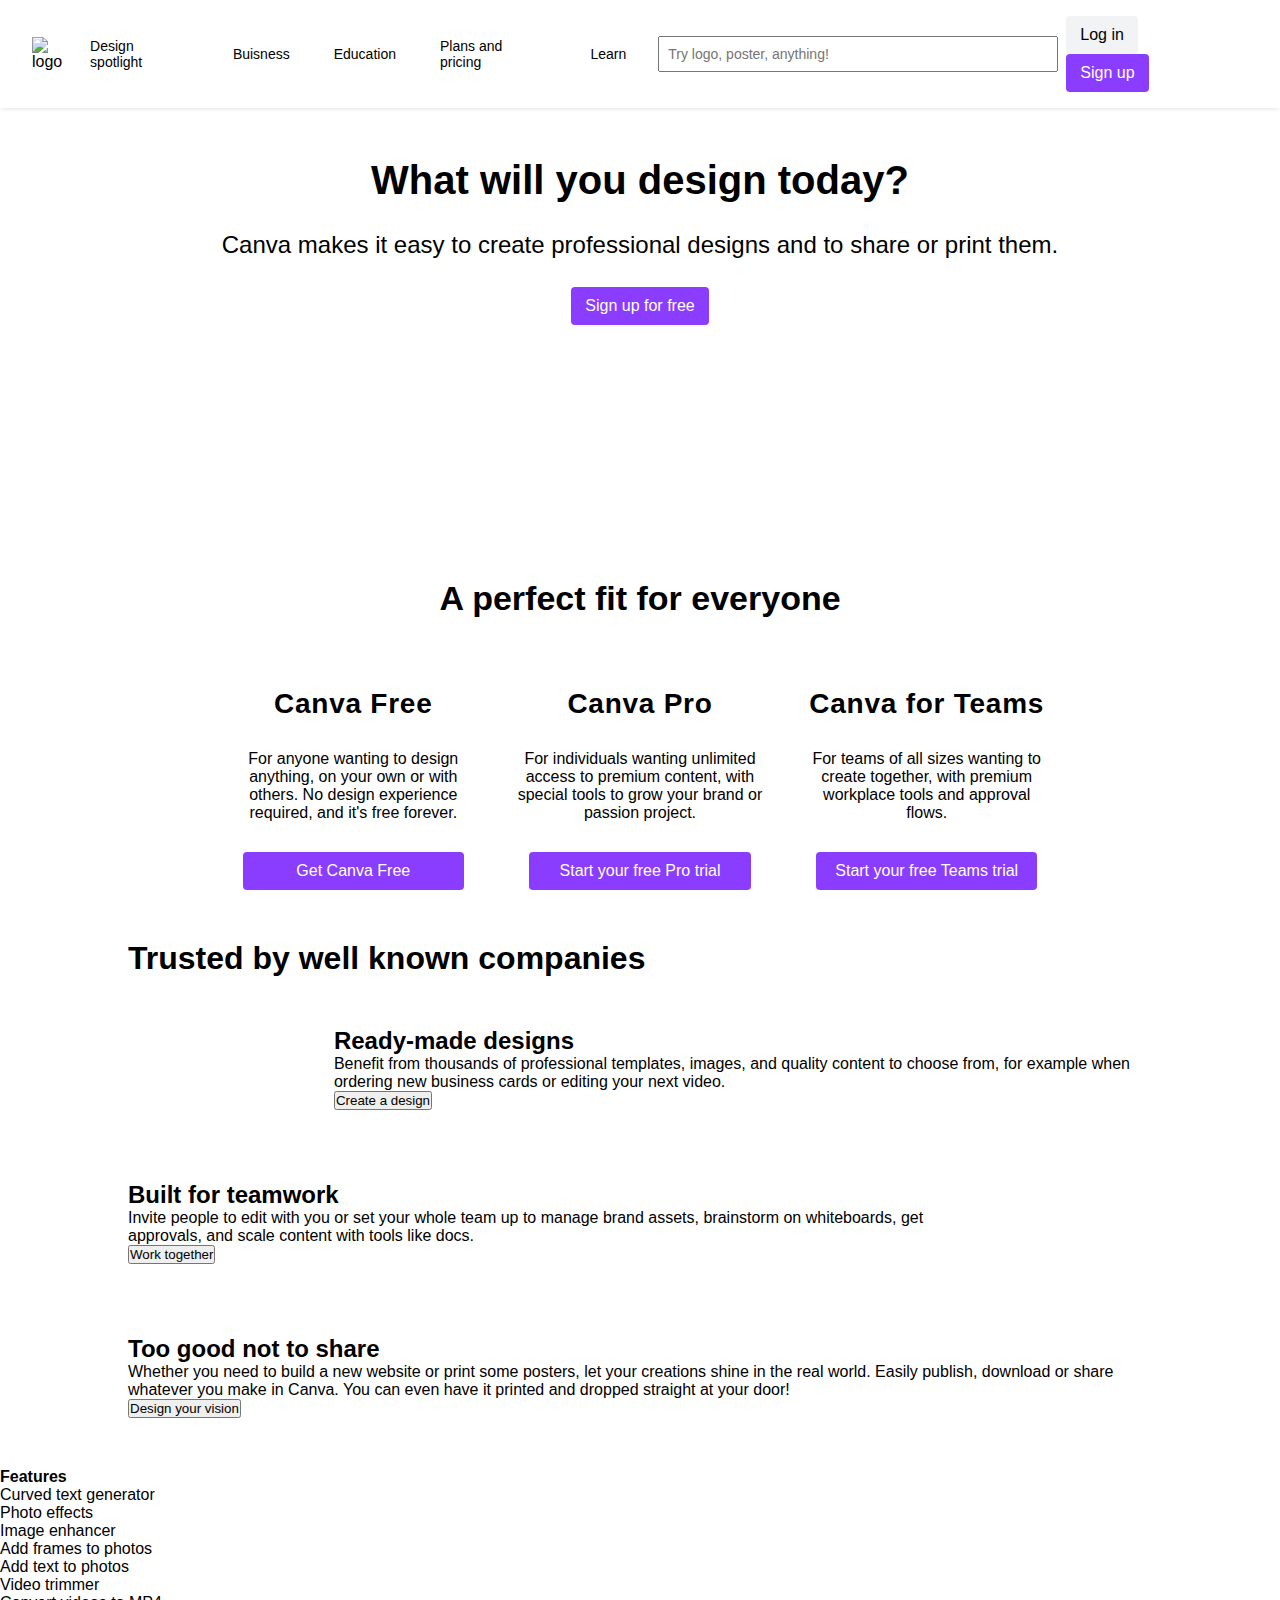
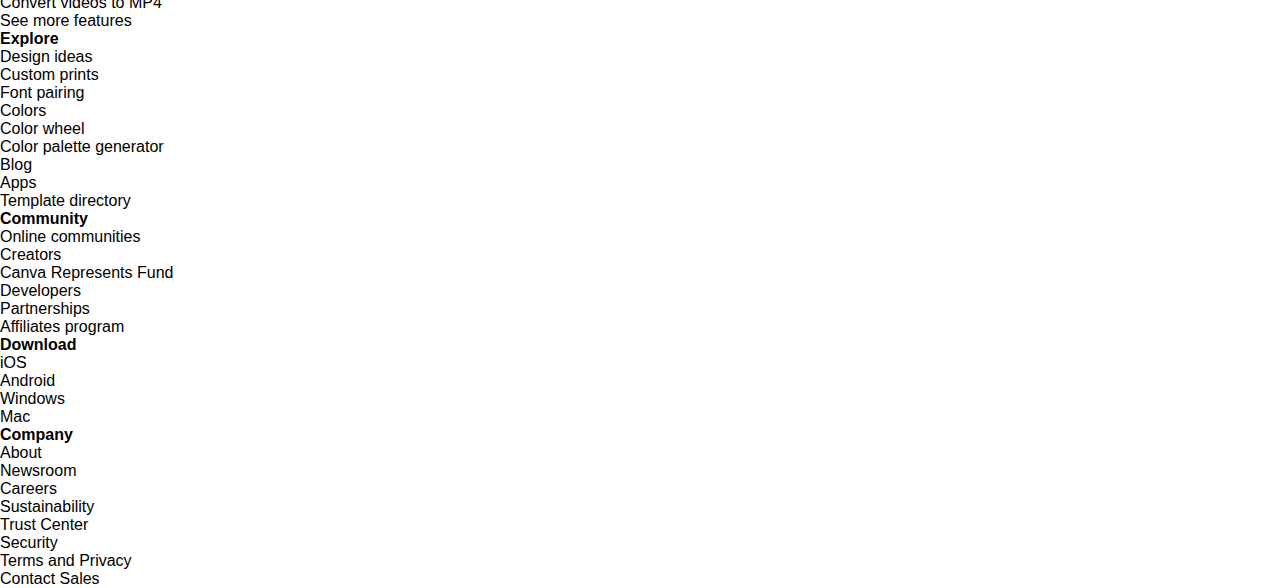
==== task1/index.html @ 103d37cc "yif assignment task1 and task2" ====
<!DOCTYPE html>
<html lang="en">
<head>
    <meta charset="UTF-8">
    <meta http-equiv="X-UA-Compatible" content="IE=edge">
    <meta name="viewport" content="width=device-width, initial-scale=1.0">
    <title>YIF Assignment - Canva</title>
    <link rel="stylesheet" href="style.css">
</head>
<body>
    <header>
        <div class="navbar">
            <div class="logo">
                <img src="https://static.canva.com/web/images/12487a1e0770d29351bd4ce4f87ec8fe.svg" alt="logo">
            </div>
            <div class="nav">
                <h2><a href="#">Design spotlight</a></h2>
                <h2><a href="#">Buisness</a></h2>
                <h2><a href="#">Education</a></h2>
                <h2><a href="#">Plans and pricing</a></h2>
                <h2><a href="#">Learn</a></h2>
            </div>
            <div class="search">
                <input type="text" placeholder="Try logo, poster, anything!">
            </div>
            <div class="btn">
                <button>Log in</button>
                <button>Sign up</button>
            </div>
        </div>
    </header>

    <main>
        <section class="designToday">
            <h1>What will you design today?</h1>
            <h2>Canva makes it easy to create professional designs and to share or print them.</h2>
            <button>Sign up for free</button>
        </section>

        <section>
            <video src="https://content-management-files.canva.com/943bd1b3-ffd6-4892-a4df-b107cb33e657/hero-banner-en-1600x852.mp4"></video>
        </section>

        <section class="perfectFit">
            <h1>A perfect fit for everyone</h1>
            <div>
                <div>
                    <h4>Canva Free</h4>
                    <p>For anyone wanting to design anything, on your own or with others. No design experience required, and it's free forever.</p>
                    <button>Get Canva Free</button>
                </div>
                <div>
                    <h4>Canva Pro</h4>
                    <p>For individuals wanting unlimited access to premium content, with special tools to grow your brand or passion project.</p>
                    <button>Start your free Pro trial</button>
                </div>
                <div>
                    <h4>Canva for Teams</h4>
                    <p>For teams of all sizes wanting to create together, with premium workplace tools and approval flows.</p>
                    <button>Start your free Teams trial</button>
                </div>
            </div>
        </section>

        <section>
            <h1>Trusted by well known companies</h1>
        </section>

        <section class="btmsection">
            <div>
                <div>
                    <video src="https://static.canva.com/anon_home/benefits-start-en-1200x780-compressed.mp4"></video>
                </div>
                <div>
                    <h2>Ready-made designs</h2>
                    <p>Benefit from thousands of professional templates, images, and quality content to choose from, for example when ordering new business cards or editing your next video.</p>
                    <button>Create a design</button>
                </div>
            </div>

            <div>
                <div>
                    <h2>Built for teamwork</h2>
                    <p>Invite people to edit with you or set your whole team up to manage brand assets, brainstorm on whiteboards, get approvals, and scale content with tools like docs.</p>
                    <button>Work together</button>
                </div>
                <div>
                    <video src="https://static.canva.com/anon_home/benefits/benefits-collab-en-974x634.mp4"></video>
                </div>
            </div>
            
            <div>
                <div>
                    <img src="https://static.canva.com/anon_home/benefits/benefits-share-en-1288x838.jpg" alt="">
                </div>
                <div>
                    <h2>Too good not to share</h2>
                    <p>Whether you need to build a new website or print some posters, let your creations shine in the real world. Easily publish, download or share whatever you make in Canva. You can even have it printed and dropped straight at your door!</p>
                    <button>Design your vision</button>
                </div>
            </div>
        </section>
    </main>

    <footer>
        <div>
            <div>
                <h4>Features</h4>
                <p>Curved text generator</p>
                <p>Photo effects</p>
                <p>Image enhancer</p>
                <p>Add frames to photos</p>
                <p>Add text to photos</p>
                <p>Video trimmer</p>
                <p>Convert videos to MP4</p>
                <p>See more features</p>
            </div>
            <div>
                <h4>Explore</h4>
                <p>Design ideas</p>
                <p>Custom prints</p>
                <p>Font pairing</p>
                <p>Colors</p>
                <p>Color wheel</p>
                <p>Color palette generator</p>
                <p>Blog</p>
                <p>Apps</p>
                <p>Template directory</p>
            </div>
            <div>
                <h4>Community</h4>
                <p>Online communities</p>
                <p>Creators</p>
                <p>Canva Represents Fund</p>
                <p>Developers</p>
                <p>Partnerships</p>
                <p>Affiliates program</p>
            </div>
            <div>
                <h4>Download</h4>
                <p>iOS</p>
                <p>Android</p>
                <p>Windows</p>
                <p>Mac</p>
            </div>
            <div>
                <h4>Company</h4>
                <p>About</p>
                <p>Newsroom</p>
                <p>Careers</p>
                <p>Sustainability</p>
                <p>Trust Center</p>
                <p>Security</p>
                <p>Terms and Privacy</p>
                <p>Contact Sales</p>
            </div>
        </div>
    </footer>
</body>
</html>
---- task1/style.css ----
* {
    margin: 0;
    padding: 0;
    box-sizing: border-box;
    font-family: sans-serif;
}
main {
    width: 80%;
    margin: auto;
}
header {
    padding: 16px 32px;
    box-shadow: 0 2px 4px -1px rgba(57,76,96,.15);
    margin-bottom: 50px;
}
section {
    margin: 50px 0;
}
.navbar {
    display: flex;
    justify-content: space-between;
    align-items: center;
}
.logo {
    width: fit-content;
    cursor: pointer;
}
.logo img {
    width: 100%;
}
.nav {
    display: flex;
    justify-content: space-between;
    align-items: center;
}
.nav h2 {
    font-size: 14px;
    font-weight: 200;
    margin-right: 20px;
    cursor: pointer;
    padding: 8px 12px;
}
.nav h2:hover {
    background-color: rgba(64,87,109,.07);
    border: none;
    border-radius: 4px;
}
.nav h2 a {
    color: #000;
    text-decoration: none;
}
.navbar .search input{
    padding: 8px;
    font-size: 14px;
    width: 400px;
}
.btn button{
    margin: 0 8px;
    background-color: rgba(64,87,109,.07);
    color: #000;
    padding: 8px 12px;
    font-size: 16px;
    border: 2px solid transparent;
    border-radius: 4px;
    cursor: pointer;
}
.btn button:hover {
    background-color: rgba(33, 41, 49, 0.07);
}
.btn button:last-child:hover {
    background-color: #8332fe;
}
.btn button:last-child {
    background-color: #8b3dff;
    color: #fff;
}

.designToday {
    text-align: center;
}
.designToday h1{
    font-size: 40px;
    margin: 28px 0;
}
.designToday h2{
    font-size: 24px;
    font-weight: 300;
    margin: 28px 0;
}
.designToday button , .perfectFit>div>div>button{
    margin: 0 8px;
    background-color: #8b3dff;
    color: #fff;
    padding: 8px 12px;
    font-size: 16px;
    border: 2px solid transparent;
    border-radius: 4px;
    cursor: pointer;
}
.designToday button:hover {
    background-color: #8332fe;
}
section>video {
    width: 100%;
    margin: auto;
}

.perfectFit h1 {
    text-align: center;
    font-size: 34px;
    margin-bottom: 70px;
}
.perfectFit>div {
    display: flex;
    justify-content: space-between;
    width: 80%;
    margin: auto;
}
.perfectFit>div>div {
    width: 30%;
    text-align: center;
}
.perfectFit>div>div h4 {
    margin-bottom: 30px;
    font-size: 28px;
    letter-spacing: 0.75px;
}
.perfectFit>div>div p {
    margin-bottom: 30px;
    font-size: 16px;
}
.perfectFit>div>div>button {
    width: 90%;
}
.btmsection>div{
    display: flex;
    justify-content: space-between;
}
.btmsection>div video {
    width: 50%;
}
.btmsection>div img {
    width: 50%;
}
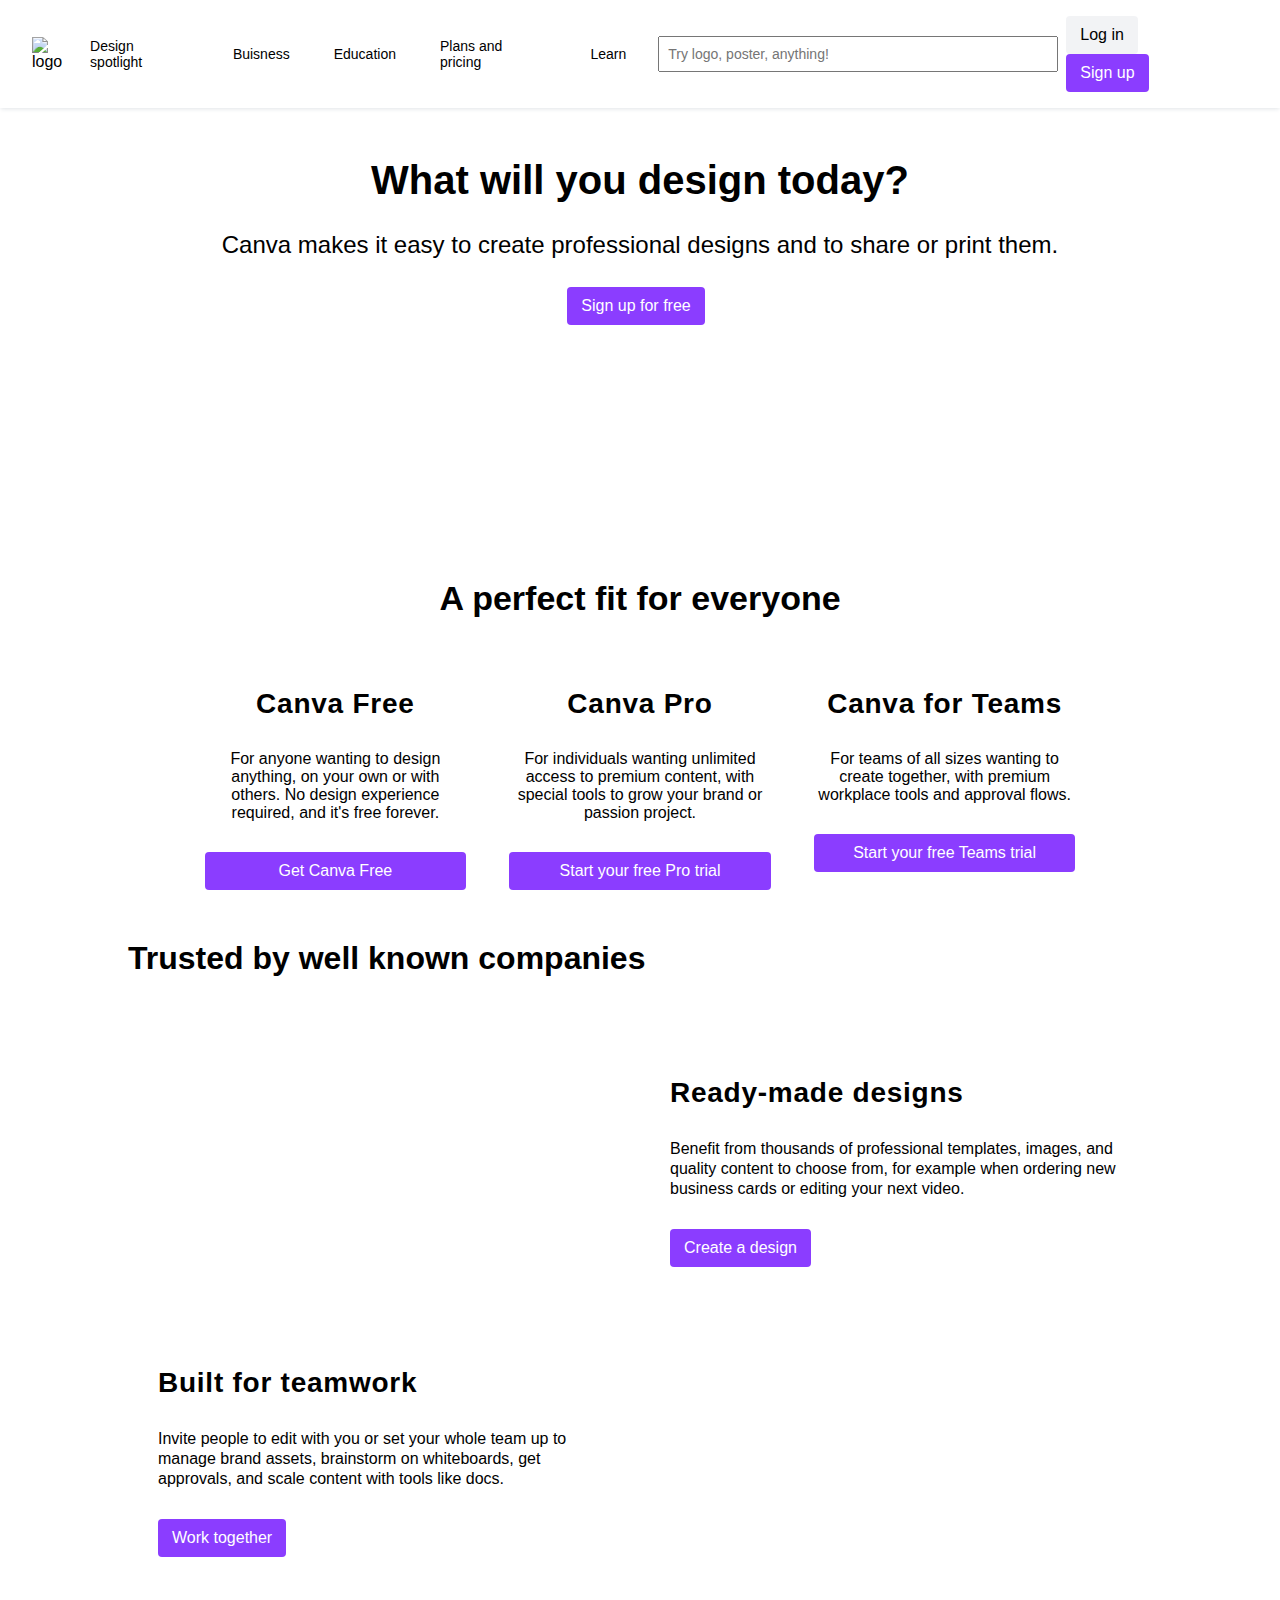
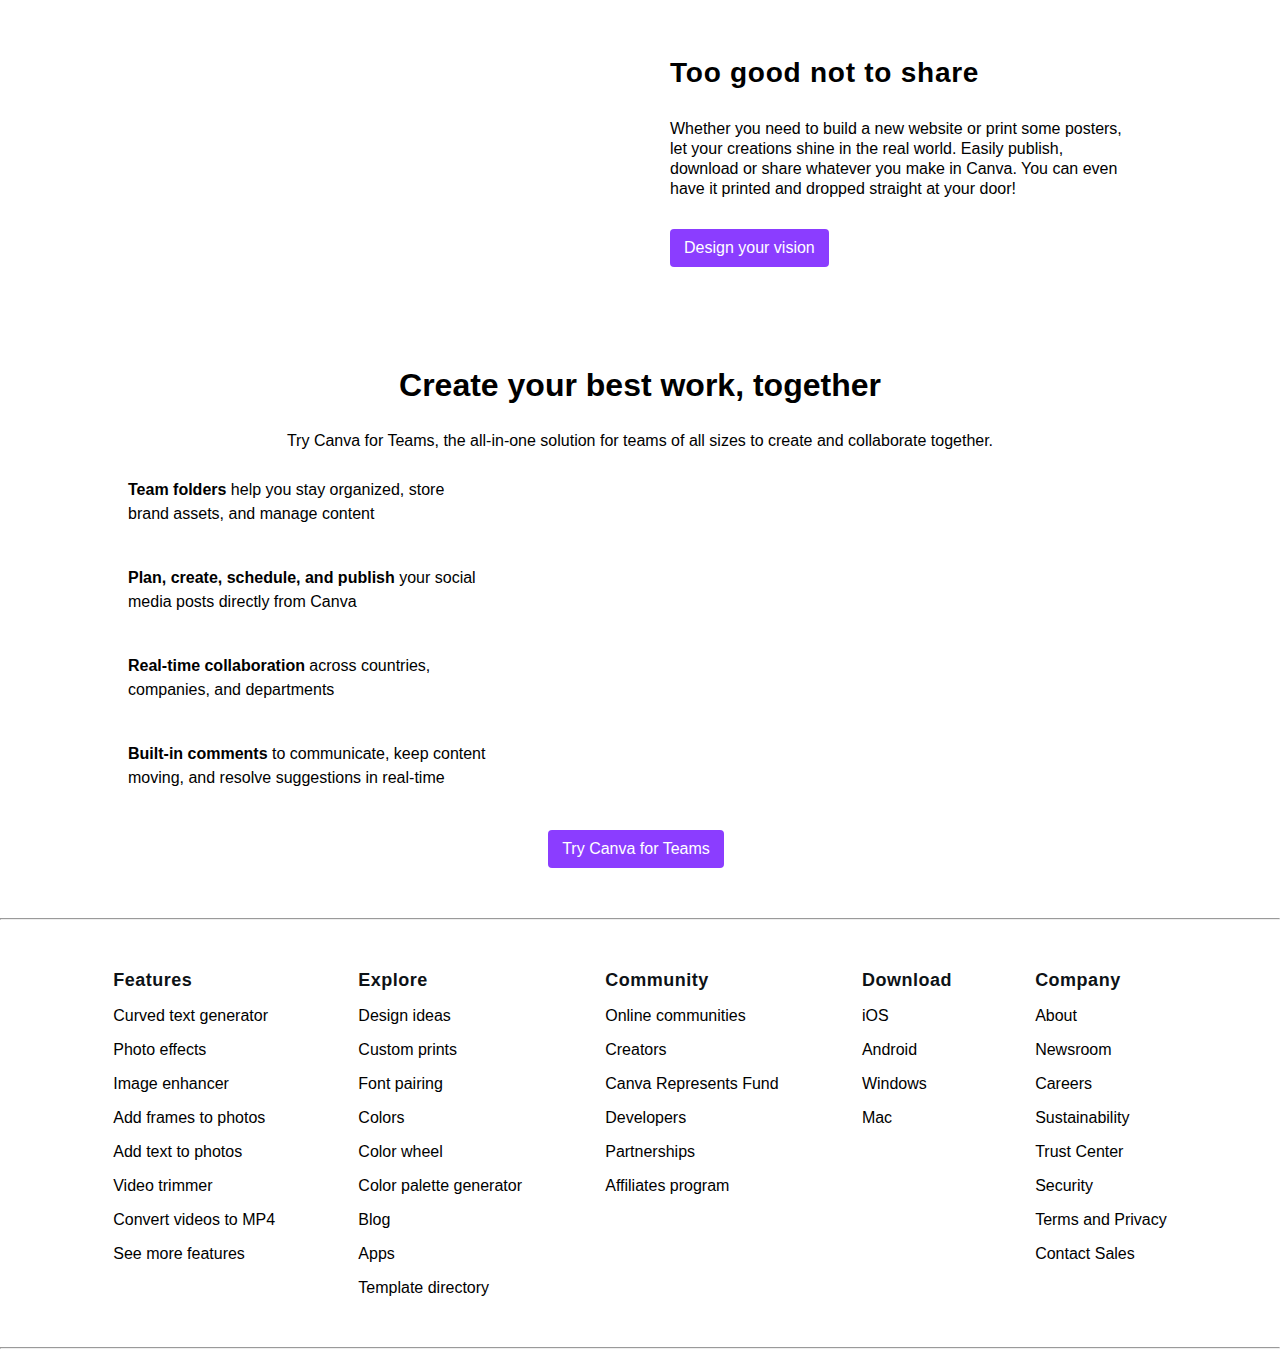
==== commit 364bd560: "canva sections updated" ====
--- a/task1/index.html
+++ b/task1/index.html
@@ -100,9 +100,27 @@
                 </div>
             </div>
         </section>
+
+        <section class="bestWork">
+            <h2>Create your best work, together</h2>
+            <p>Try Canva for Teams, the all-in-one solution for teams of all sizes to create and collaborate together.</p>
+            <div>
+                <div>
+                    <p><strong>Team folders</strong> help you stay organized, store brand assets, and manage content</p>
+                    <p><strong>Plan, create, schedule, and publish</strong> your social media posts directly from Canva</p>
+                    <p><strong>Real-time collaboration</strong> across countries, companies, and departments</p>
+                    <p><strong>Built-in comments</strong> to communicate, keep content moving, and resolve suggestions in real-time</p>
+                </div>
+                <div>
+                    <video src="https://static.canva.com/anon_home/teams-en-974x720.mp4"></video>
+                </div>
+            </div>
+            <button>Try Canva for Teams</button>
+        </section>
     </main>
 
     <footer>
+        <hr>
         <div>
             <div>
                 <h4>Features</h4>
@@ -155,6 +173,7 @@
                 <p>Contact Sales</p>
             </div>
         </div>
+        <hr>
     </footer>
 </body>
 </html>--- a/task1/style.css
+++ b/task1/style.css
@@ -87,8 +87,8 @@
     font-weight: 300;
     margin: 28px 0;
 }
-.designToday button , .perfectFit>div>div>button{
-    margin: 0 8px;
+.designToday button , .perfectFit>div>div>button, .btmsection button, .bestWork button{
+    margin-right: 8px;
     background-color: #8b3dff;
     color: #fff;
     padding: 8px 12px;
@@ -113,7 +113,7 @@
 .perfectFit>div {
     display: flex;
     justify-content: space-between;
-    width: 80%;
+    width: 85%;
     margin: auto;
 }
 .perfectFit>div>div {
@@ -130,15 +130,86 @@
     font-size: 16px;
 }
 .perfectFit>div>div>button {
-    width: 90%;
+    width: 100%;
 }
 .btmsection>div{
     display: flex;
     justify-content: space-between;
+    align-items: center;
+}
+.btmsection>div>div {
+    width: 50%;
+    margin: 20px 0;
+}
+.btmsection>div:nth-child(1)>div:last-child {
+    padding: 30px;
+}
+.btmsection>div:nth-child(3)>div:last-child {
+    padding: 30px;
+}
+.btmsection>div:nth-child(2)>div:first-child {
+    padding: 30px;
+}
+.btmsection>div>div h2 {
+    margin-bottom: 30px;
+    font-size: 28px;
+    letter-spacing: 0.75px;
+}
+.btmsection>div>div p {
+    margin-bottom: 30px;
+    font-size: 16px;
+    line-height: 20px;
 }
 .btmsection>div video {
+    width: 100%;
+}
+.btmsection>div img {
+    width: 100%;
+}
+footer>div {
+    display: flex;
+    margin: 20px auto;
+    justify-content: space-evenly;
+    padding: 30px;
+}
+footer p {
+    margin-top: 16px;
+    font-weight: 100;
+    cursor: pointer;
+}
+footer p:hover {
+    color: #8b3dff;
+}
+footer h4{
+    color: #0d1216;
+    font-size: 18px;
+    letter-spacing: 0.5px;
+}
+.bestWork {
+    text-align: center;
+}
+.bestWork h2{
+    font-size: 32px;
+    margin: 28px 0;
+}
+.bestWork>p{
+    margin: 28px 0;
+}
+.bestWork>div {
+    display: flex;
+    justify-content: space-between;
+    align-items: center;
+}
+.bestWork>div>div {
     width: 50%;
 }
-.btmsection>div img {
-    width: 50%;
+.bestWork>div>div video {
+    width: 100%;
+}
+.bestWork div p {
+    width: 70%;
+    text-align: left;
+    font-size: 16px;
+    margin-bottom: 40px;
+    line-height: 24px;
 }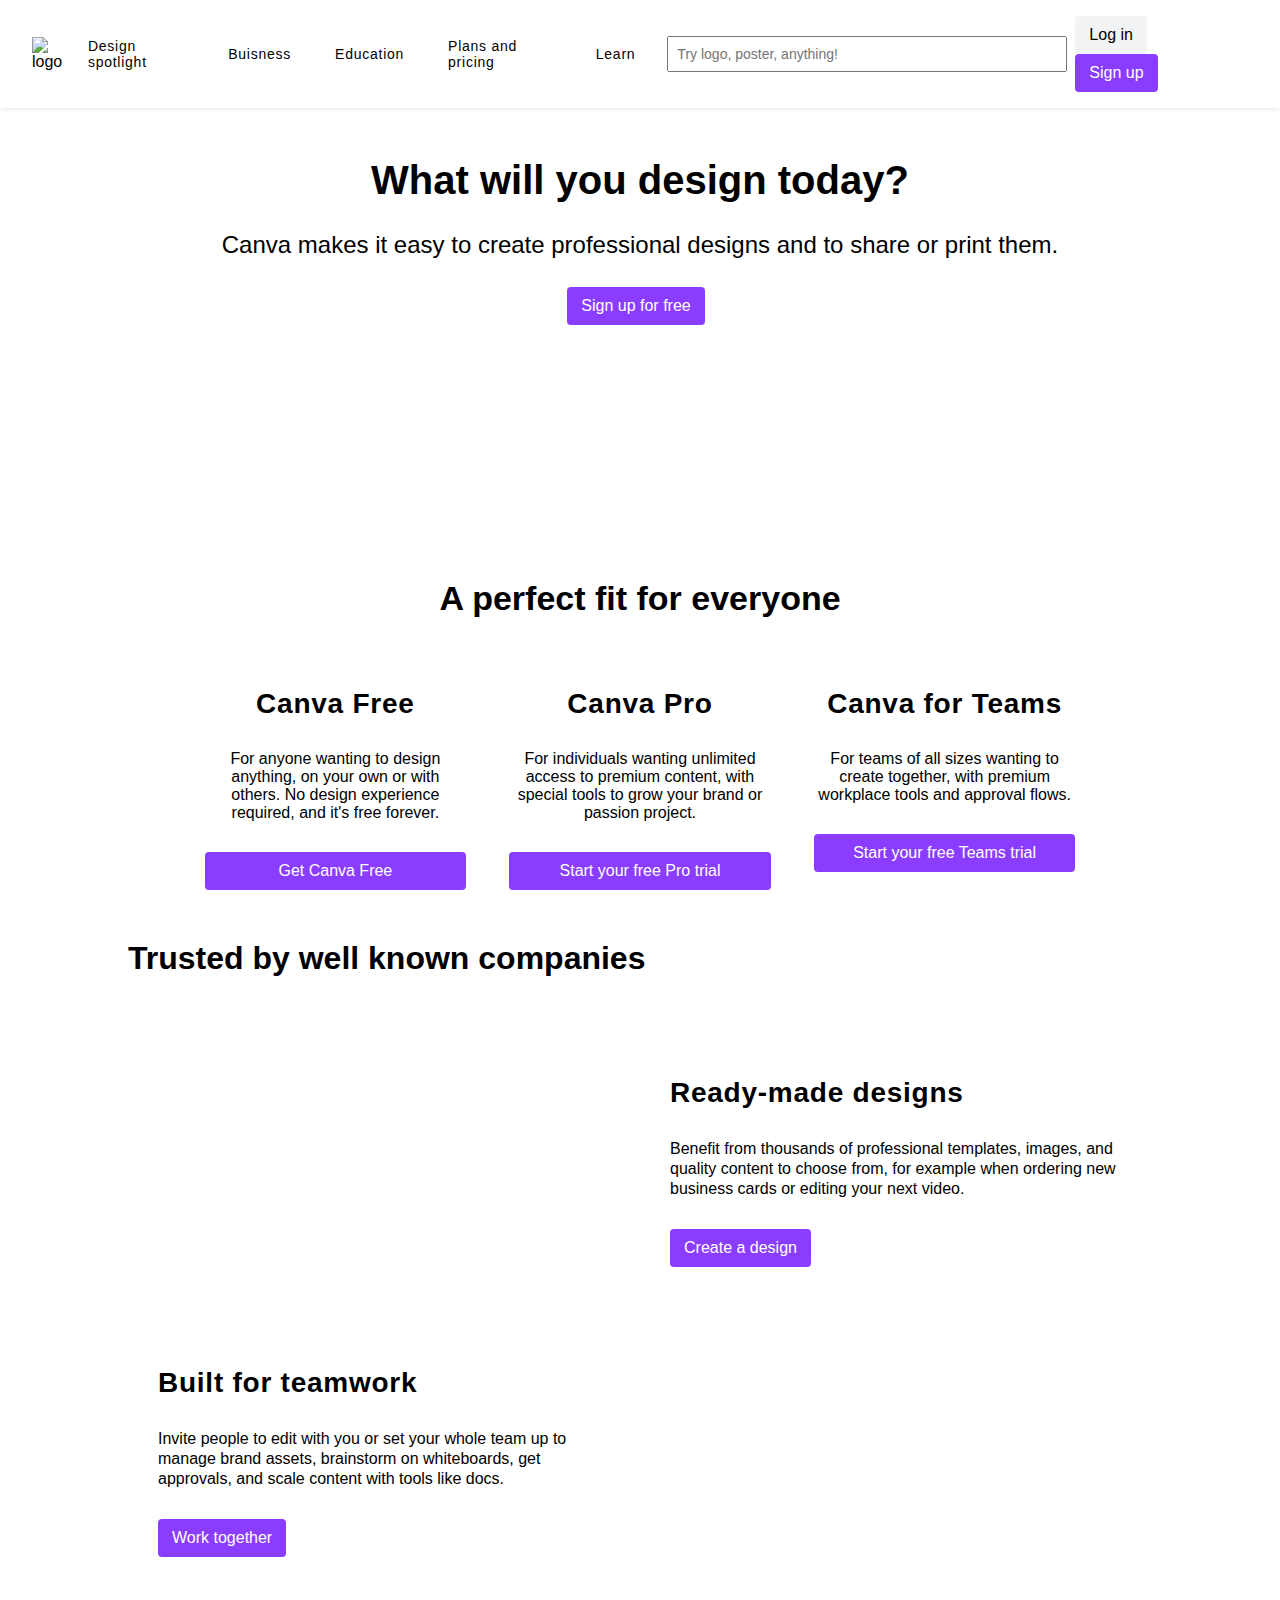
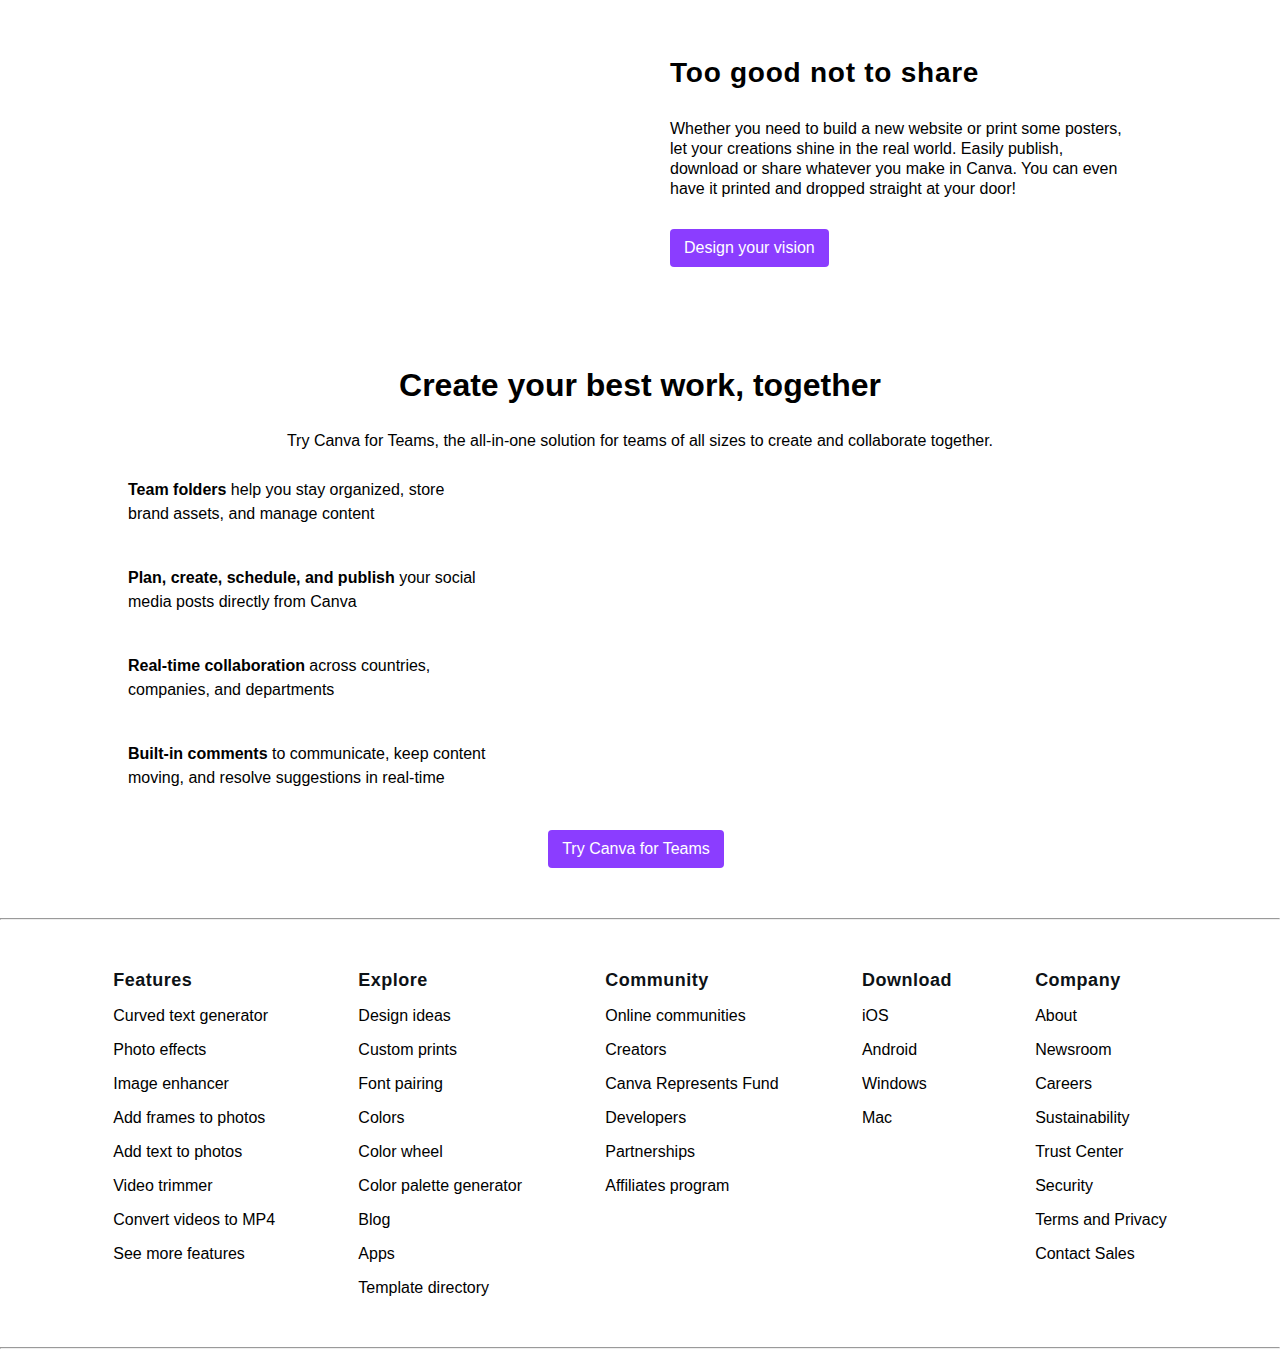
==== commit bd6ea26c: "dropdown updated" ====
--- a/task1/index.html
+++ b/task1/index.html
@@ -1,129 +1,27 @@
 <!DOCTYPE html>
 <html lang="en">
-<head>
-    <meta charset="UTF-8">
-    <meta http-equiv="X-UA-Compatible" content="IE=edge">
-    <meta name="viewport" content="width=device-width, initial-scale=1.0">
+  <head>
+    <meta charset="UTF-8" />
+    <meta http-equiv="X-UA-Compatible" content="IE=edge" />
+    <meta name="viewport" content="width=device-width, initial-scale=1.0" />
     <title>YIF Assignment - Canva</title>
-    <link rel="stylesheet" href="style.css">
-</head>
-<body>
+    <link rel="stylesheet" href="style.css" />
+  </head>
+  <body>
     <header>
-        <div class="navbar">
-            <div class="logo">
-                <img src="https://static.canva.com/web/images/12487a1e0770d29351bd4ce4f87ec8fe.svg" alt="logo">
-            </div>
-            <div class="nav">
-                <h2><a href="#">Design spotlight</a></h2>
-                <h2><a href="#">Buisness</a></h2>
-                <h2><a href="#">Education</a></h2>
-                <h2><a href="#">Plans and pricing</a></h2>
-                <h2><a href="#">Learn</a></h2>
-            </div>
-            <div class="search">
-                <input type="text" placeholder="Try logo, poster, anything!">
-            </div>
-            <div class="btn">
-                <button>Log in</button>
-                <button>Sign up</button>
-            </div>
-        </div>
-    </header>
-
-    <main>
-        <section class="designToday">
-            <h1>What will you design today?</h1>
-            <h2>Canva makes it easy to create professional designs and to share or print them.</h2>
-            <button>Sign up for free</button>
-        </section>
-
-        <section>
-            <video src="https://content-management-files.canva.com/943bd1b3-ffd6-4892-a4df-b107cb33e657/hero-banner-en-1600x852.mp4"></video>
-        </section>
-
-        <section class="perfectFit">
-            <h1>A perfect fit for everyone</h1>
+      <div class="navbar">
+        <div class="logo">
+          <img
+            src="https://static.canva.com/web/images/12487a1e0770d29351bd4ce4f87ec8fe.svg"
+            alt="logo"
+          />
+        </div>
+        <div class="nav">
+          <h2>
+            <a href="#">Design spotlight</a>
             <div>
-                <div>
-                    <h4>Canva Free</h4>
-                    <p>For anyone wanting to design anything, on your own or with others. No design experience required, and it's free forever.</p>
-                    <button>Get Canva Free</button>
-                </div>
-                <div>
-                    <h4>Canva Pro</h4>
-                    <p>For individuals wanting unlimited access to premium content, with special tools to grow your brand or passion project.</p>
-                    <button>Start your free Pro trial</button>
-                </div>
-                <div>
-                    <h4>Canva for Teams</h4>
-                    <p>For teams of all sizes wanting to create together, with premium workplace tools and approval flows.</p>
-                    <button>Start your free Teams trial</button>
-                </div>
-            </div>
-        </section>
-
-        <section>
-            <h1>Trusted by well known companies</h1>
-        </section>
-
-        <section class="btmsection">
-            <div>
-                <div>
-                    <video src="https://static.canva.com/anon_home/benefits-start-en-1200x780-compressed.mp4"></video>
-                </div>
-                <div>
-                    <h2>Ready-made designs</h2>
-                    <p>Benefit from thousands of professional templates, images, and quality content to choose from, for example when ordering new business cards or editing your next video.</p>
-                    <button>Create a design</button>
-                </div>
-            </div>
-
-            <div>
-                <div>
-                    <h2>Built for teamwork</h2>
-                    <p>Invite people to edit with you or set your whole team up to manage brand assets, brainstorm on whiteboards, get approvals, and scale content with tools like docs.</p>
-                    <button>Work together</button>
-                </div>
-                <div>
-                    <video src="https://static.canva.com/anon_home/benefits/benefits-collab-en-974x634.mp4"></video>
-                </div>
-            </div>
-            
-            <div>
-                <div>
-                    <img src="https://static.canva.com/anon_home/benefits/benefits-share-en-1288x838.jpg" alt="">
-                </div>
-                <div>
-                    <h2>Too good not to share</h2>
-                    <p>Whether you need to build a new website or print some posters, let your creations shine in the real world. Easily publish, download or share whatever you make in Canva. You can even have it printed and dropped straight at your door!</p>
-                    <button>Design your vision</button>
-                </div>
-            </div>
-        </section>
-
-        <section class="bestWork">
-            <h2>Create your best work, together</h2>
-            <p>Try Canva for Teams, the all-in-one solution for teams of all sizes to create and collaborate together.</p>
-            <div>
-                <div>
-                    <p><strong>Team folders</strong> help you stay organized, store brand assets, and manage content</p>
-                    <p><strong>Plan, create, schedule, and publish</strong> your social media posts directly from Canva</p>
-                    <p><strong>Real-time collaboration</strong> across countries, companies, and departments</p>
-                    <p><strong>Built-in comments</strong> to communicate, keep content moving, and resolve suggestions in real-time</p>
-                </div>
-                <div>
-                    <video src="https://static.canva.com/anon_home/teams-en-974x720.mp4"></video>
-                </div>
-            </div>
-            <button>Try Canva for Teams</button>
-        </section>
-    </main>
-
-    <footer>
-        <hr>
-        <div>
-            <div>
-                <h4>Features</h4>
+              <div>
+                <h4>Visual documents</h4>
                 <p>Curved text generator</p>
                 <p>Photo effects</p>
                 <p>Image enhancer</p>
@@ -132,9 +30,9 @@
                 <p>Video trimmer</p>
                 <p>Convert videos to MP4</p>
                 <p>See more features</p>
-            </div>
-            <div>
-                <h4>Explore</h4>
+              </div>
+              <div>
+                <h4>Photos and videos</h4>
                 <p>Design ideas</p>
                 <p>Custom prints</p>
                 <p>Font pairing</p>
@@ -144,25 +42,18 @@
                 <p>Blog</p>
                 <p>Apps</p>
                 <p>Template directory</p>
-            </div>
-            <div>
-                <h4>Community</h4>
+              </div>
+              <div>
+                <h4>Print</h4>
                 <p>Online communities</p>
                 <p>Creators</p>
                 <p>Canva Represents Fund</p>
                 <p>Developers</p>
                 <p>Partnerships</p>
                 <p>Affiliates program</p>
-            </div>
-            <div>
-                <h4>Download</h4>
-                <p>iOS</p>
-                <p>Android</p>
-                <p>Windows</p>
-                <p>Mac</p>
-            </div>
-            <div>
-                <h4>Company</h4>
+              </div>
+              <div>
+                <h4>Marketing</h4>
                 <p>About</p>
                 <p>Newsroom</p>
                 <p>Careers</p>
@@ -171,9 +62,408 @@
                 <p>Security</p>
                 <p>Terms and Privacy</p>
                 <p>Contact Sales</p>
+              </div>
             </div>
-        </div>
-        <hr>
+          </h2>
+          <h2>
+            <a href="#">Buisness</a>
+            <div>
+              <div>
+                <h4>Visual documents</h4>
+                <p>Curved text generator</p>
+                <p>Photo effects</p>
+                <p>Image enhancer</p>
+                <p>Add frames to photos</p>
+                <p>Add text to photos</p>
+                <p>Video trimmer</p>
+                <p>Convert videos to MP4</p>
+                <p>See more features</p>
+              </div>
+              <div>
+                <h4>Photos and videos</h4>
+                <p>Design ideas</p>
+                <p>Custom prints</p>
+                <p>Font pairing</p>
+                <p>Colors</p>
+                <p>Color wheel</p>
+                <p>Color palette generator</p>
+                <p>Blog</p>
+                <p>Apps</p>
+                <p>Template directory</p>
+              </div>
+              <div>
+                <h4>Print</h4>
+                <p>Online communities</p>
+                <p>Creators</p>
+                <p>Canva Represents Fund</p>
+                <p>Developers</p>
+                <p>Partnerships</p>
+                <p>Affiliates program</p>
+              </div>
+              <div>
+                <h4>Marketing</h4>
+                <p>About</p>
+                <p>Newsroom</p>
+                <p>Careers</p>
+                <p>Sustainability</p>
+                <p>Trust Center</p>
+                <p>Security</p>
+                <p>Terms and Privacy</p>
+                <p>Contact Sales</p>
+              </div>
+            </div>
+          </h2>
+          <h2>
+            <a href="#">Education</a>
+            <div>
+              <div>
+                <h4>Visual documents</h4>
+                <p>Curved text generator</p>
+                <p>Photo effects</p>
+                <p>Image enhancer</p>
+                <p>Add frames to photos</p>
+                <p>Add text to photos</p>
+                <p>Video trimmer</p>
+                <p>Convert videos to MP4</p>
+                <p>See more features</p>
+              </div>
+              <div>
+                <h4>Photos and videos</h4>
+                <p>Design ideas</p>
+                <p>Custom prints</p>
+                <p>Font pairing</p>
+                <p>Colors</p>
+                <p>Color wheel</p>
+                <p>Color palette generator</p>
+                <p>Blog</p>
+                <p>Apps</p>
+                <p>Template directory</p>
+              </div>
+              <div>
+                <h4>Print</h4>
+                <p>Online communities</p>
+                <p>Creators</p>
+                <p>Canva Represents Fund</p>
+                <p>Developers</p>
+                <p>Partnerships</p>
+                <p>Affiliates program</p>
+              </div>
+              <div>
+                <h4>Marketing</h4>
+                <p>About</p>
+                <p>Newsroom</p>
+                <p>Careers</p>
+                <p>Sustainability</p>
+                <p>Trust Center</p>
+                <p>Security</p>
+                <p>Terms and Privacy</p>
+                <p>Contact Sales</p>
+              </div>
+            </div>
+          </h2>
+          <h2>
+            <a href="#">Plans and pricing</a>
+
+            <div>
+              <div>
+                <h4>Visual documents</h4>
+                <p>Curved text generator</p>
+                <p>Photo effects</p>
+                <p>Image enhancer</p>
+                <p>Add frames to photos</p>
+                <p>Add text to photos</p>
+                <p>Video trimmer</p>
+                <p>Convert videos to MP4</p>
+                <p>See more features</p>
+              </div>
+              <div>
+                <h4>Photos and videos</h4>
+                <p>Design ideas</p>
+                <p>Custom prints</p>
+                <p>Font pairing</p>
+                <p>Colors</p>
+                <p>Color wheel</p>
+                <p>Color palette generator</p>
+                <p>Blog</p>
+                <p>Apps</p>
+                <p>Template directory</p>
+              </div>
+              <div>
+                <h4>Print</h4>
+                <p>Online communities</p>
+                <p>Creators</p>
+                <p>Canva Represents Fund</p>
+                <p>Developers</p>
+                <p>Partnerships</p>
+                <p>Affiliates program</p>
+              </div>
+              <div>
+                <h4>Marketing</h4>
+                <p>About</p>
+                <p>Newsroom</p>
+                <p>Careers</p>
+                <p>Sustainability</p>
+                <p>Trust Center</p>
+                <p>Security</p>
+                <p>Terms and Privacy</p>
+                <p>Contact Sales</p>
+              </div>
+            </div>
+          </h2>
+          <h2>
+            <a href="#">Learn</a>
+            <div>
+              <div>
+                <h4>Visual documents</h4>
+                <p>Curved text generator</p>
+                <p>Photo effects</p>
+                <p>Image enhancer</p>
+                <p>Add frames to photos</p>
+                <p>Add text to photos</p>
+                <p>Video trimmer</p>
+                <p>Convert videos to MP4</p>
+                <p>See more features</p>
+              </div>
+              <div>
+                <h4>Photos and videos</h4>
+                <p>Design ideas</p>
+                <p>Custom prints</p>
+                <p>Font pairing</p>
+                <p>Colors</p>
+                <p>Color wheel</p>
+                <p>Color palette generator</p>
+                <p>Blog</p>
+                <p>Apps</p>
+                <p>Template directory</p>
+              </div>
+              <div>
+                <h4>Print</h4>
+                <p>Online communities</p>
+                <p>Creators</p>
+                <p>Canva Represents Fund</p>
+                <p>Developers</p>
+                <p>Partnerships</p>
+                <p>Affiliates program</p>
+              </div>
+              <div>
+                <h4>Marketing</h4>
+                <p>About</p>
+                <p>Newsroom</p>
+                <p>Careers</p>
+                <p>Sustainability</p>
+                <p>Trust Center</p>
+                <p>Security</p>
+                <p>Terms and Privacy</p>
+                <p>Contact Sales</p>
+              </div>
+            </div>
+          </h2>
+        </div>
+        <div class="search">
+          <input type="text" placeholder="Try logo, poster, anything!" />
+        </div>
+        <div class="btn">
+          <button>Log in</button>
+          <button>Sign up</button>
+        </div>
+      </div>
+    </header>
+
+    <main>
+      <section class="designToday">
+        <h1>What will you design today?</h1>
+        <h2>
+          Canva makes it easy to create professional designs and to share or
+          print them.
+        </h2>
+        <button>Sign up for free</button>
+      </section>
+
+      <section>
+        <video
+          src="https://content-management-files.canva.com/943bd1b3-ffd6-4892-a4df-b107cb33e657/hero-banner-en-1600x852.mp4"
+        ></video>
+      </section>
+
+      <section class="perfectFit">
+        <h1>A perfect fit for everyone</h1>
+        <div>
+          <div>
+            <h4>Canva Free</h4>
+            <p>
+              For anyone wanting to design anything, on your own or with others.
+              No design experience required, and it's free forever.
+            </p>
+            <button>Get Canva Free</button>
+          </div>
+          <div>
+            <h4>Canva Pro</h4>
+            <p>
+              For individuals wanting unlimited access to premium content, with
+              special tools to grow your brand or passion project.
+            </p>
+            <button>Start your free Pro trial</button>
+          </div>
+          <div>
+            <h4>Canva for Teams</h4>
+            <p>
+              For teams of all sizes wanting to create together, with premium
+              workplace tools and approval flows.
+            </p>
+            <button>Start your free Teams trial</button>
+          </div>
+        </div>
+      </section>
+
+      <section>
+        <h1>Trusted by well known companies</h1>
+      </section>
+
+      <section class="btmsection">
+        <div>
+          <div>
+            <video
+              src="https://static.canva.com/anon_home/benefits-start-en-1200x780-compressed.mp4"
+            ></video>
+          </div>
+          <div>
+            <h2>Ready-made designs</h2>
+            <p>
+              Benefit from thousands of professional templates, images, and
+              quality content to choose from, for example when ordering new
+              business cards or editing your next video.
+            </p>
+            <button>Create a design</button>
+          </div>
+        </div>
+
+        <div>
+          <div>
+            <h2>Built for teamwork</h2>
+            <p>
+              Invite people to edit with you or set your whole team up to manage
+              brand assets, brainstorm on whiteboards, get approvals, and scale
+              content with tools like docs.
+            </p>
+            <button>Work together</button>
+          </div>
+          <div>
+            <video
+              src="https://static.canva.com/anon_home/benefits/benefits-collab-en-974x634.mp4"
+            ></video>
+          </div>
+        </div>
+
+        <div>
+          <div>
+            <img
+              src="https://static.canva.com/anon_home/benefits/benefits-share-en-1288x838.jpg"
+              alt=""
+            />
+          </div>
+          <div>
+            <h2>Too good not to share</h2>
+            <p>
+              Whether you need to build a new website or print some posters, let
+              your creations shine in the real world. Easily publish, download
+              or share whatever you make in Canva. You can even have it printed
+              and dropped straight at your door!
+            </p>
+            <button>Design your vision</button>
+          </div>
+        </div>
+      </section>
+
+      <section class="bestWork">
+        <h2>Create your best work, together</h2>
+        <p>
+          Try Canva for Teams, the all-in-one solution for teams of all sizes to
+          create and collaborate together.
+        </p>
+        <div>
+          <div>
+            <p>
+              <strong>Team folders</strong> help you stay organized, store brand
+              assets, and manage content
+            </p>
+            <p>
+              <strong>Plan, create, schedule, and publish</strong> your social
+              media posts directly from Canva
+            </p>
+            <p>
+              <strong>Real-time collaboration</strong> across countries,
+              companies, and departments
+            </p>
+            <p>
+              <strong>Built-in comments</strong> to communicate, keep content
+              moving, and resolve suggestions in real-time
+            </p>
+          </div>
+          <div>
+            <video
+              src="https://static.canva.com/anon_home/teams-en-974x720.mp4"
+            ></video>
+          </div>
+        </div>
+        <button>Try Canva for Teams</button>
+      </section>
+    </main>
+
+    <footer>
+      <hr />
+      <div>
+        <div>
+          <h4>Features</h4>
+          <p>Curved text generator</p>
+          <p>Photo effects</p>
+          <p>Image enhancer</p>
+          <p>Add frames to photos</p>
+          <p>Add text to photos</p>
+          <p>Video trimmer</p>
+          <p>Convert videos to MP4</p>
+          <p>See more features</p>
+        </div>
+        <div>
+          <h4>Explore</h4>
+          <p>Design ideas</p>
+          <p>Custom prints</p>
+          <p>Font pairing</p>
+          <p>Colors</p>
+          <p>Color wheel</p>
+          <p>Color palette generator</p>
+          <p>Blog</p>
+          <p>Apps</p>
+          <p>Template directory</p>
+        </div>
+        <div>
+          <h4>Community</h4>
+          <p>Online communities</p>
+          <p>Creators</p>
+          <p>Canva Represents Fund</p>
+          <p>Developers</p>
+          <p>Partnerships</p>
+          <p>Affiliates program</p>
+        </div>
+        <div>
+          <h4>Download</h4>
+          <p>iOS</p>
+          <p>Android</p>
+          <p>Windows</p>
+          <p>Mac</p>
+        </div>
+        <div>
+          <h4>Company</h4>
+          <p>About</p>
+          <p>Newsroom</p>
+          <p>Careers</p>
+          <p>Sustainability</p>
+          <p>Trust Center</p>
+          <p>Security</p>
+          <p>Terms and Privacy</p>
+          <p>Contact Sales</p>
+        </div>
+      </div>
+      <hr />
     </footer>
-</body>
-</html>+  </body>
+</html>
--- a/task1/style.css
+++ b/task1/style.css
@@ -39,7 +39,43 @@
     margin-right: 20px;
     cursor: pointer;
     padding: 8px 12px;
-}
+    letter-spacing: 0.75px;
+    position: relative;
+}
+.nav h2:hover>div {
+    display: flex;
+}
+.nav h2>div {
+    display: none;
+    margin: 20px auto;
+    justify-content: space-evenly;
+    align-items: baseline;
+    padding: 30px;
+    position: absolute;
+    z-index: 1;
+    background-color: #fff;
+    left: -5px;
+    top: 20px;
+    border: 1px solid rgba(0, 0, 0, 0.2);
+}
+.nav h2>div>div {
+    margin: 0 20px;
+}
+.nav h2 p {
+    margin-top: 16px;
+    font-weight: 100;
+    cursor: pointer;
+    width: 150px;
+}
+.nav h2 p:hover {
+    color: #8b3dff;
+}
+.nav h2 h4{
+    color: #0d1216;
+    font-size: 18px;
+    letter-spacing: 0.5px;
+}
+
 .nav h2:hover {
     background-color: rgba(64,87,109,.07);
     border: none;
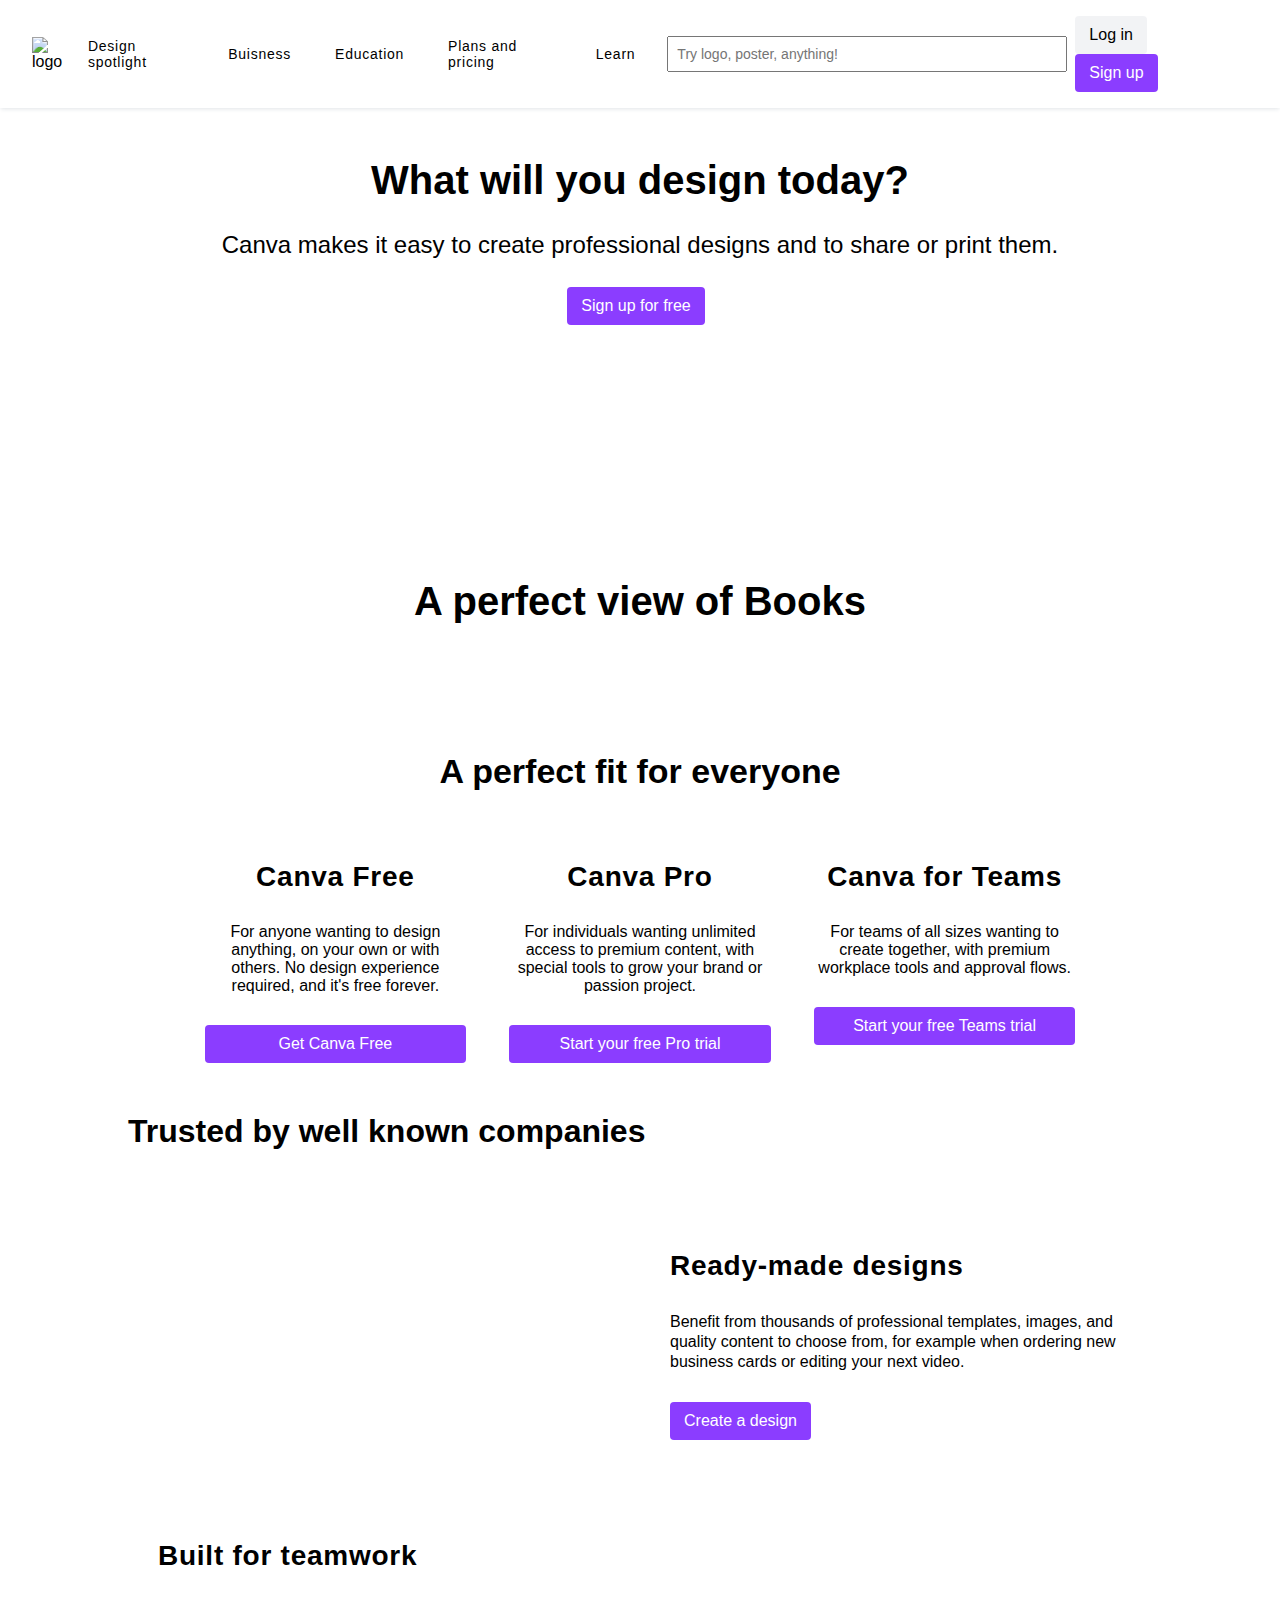
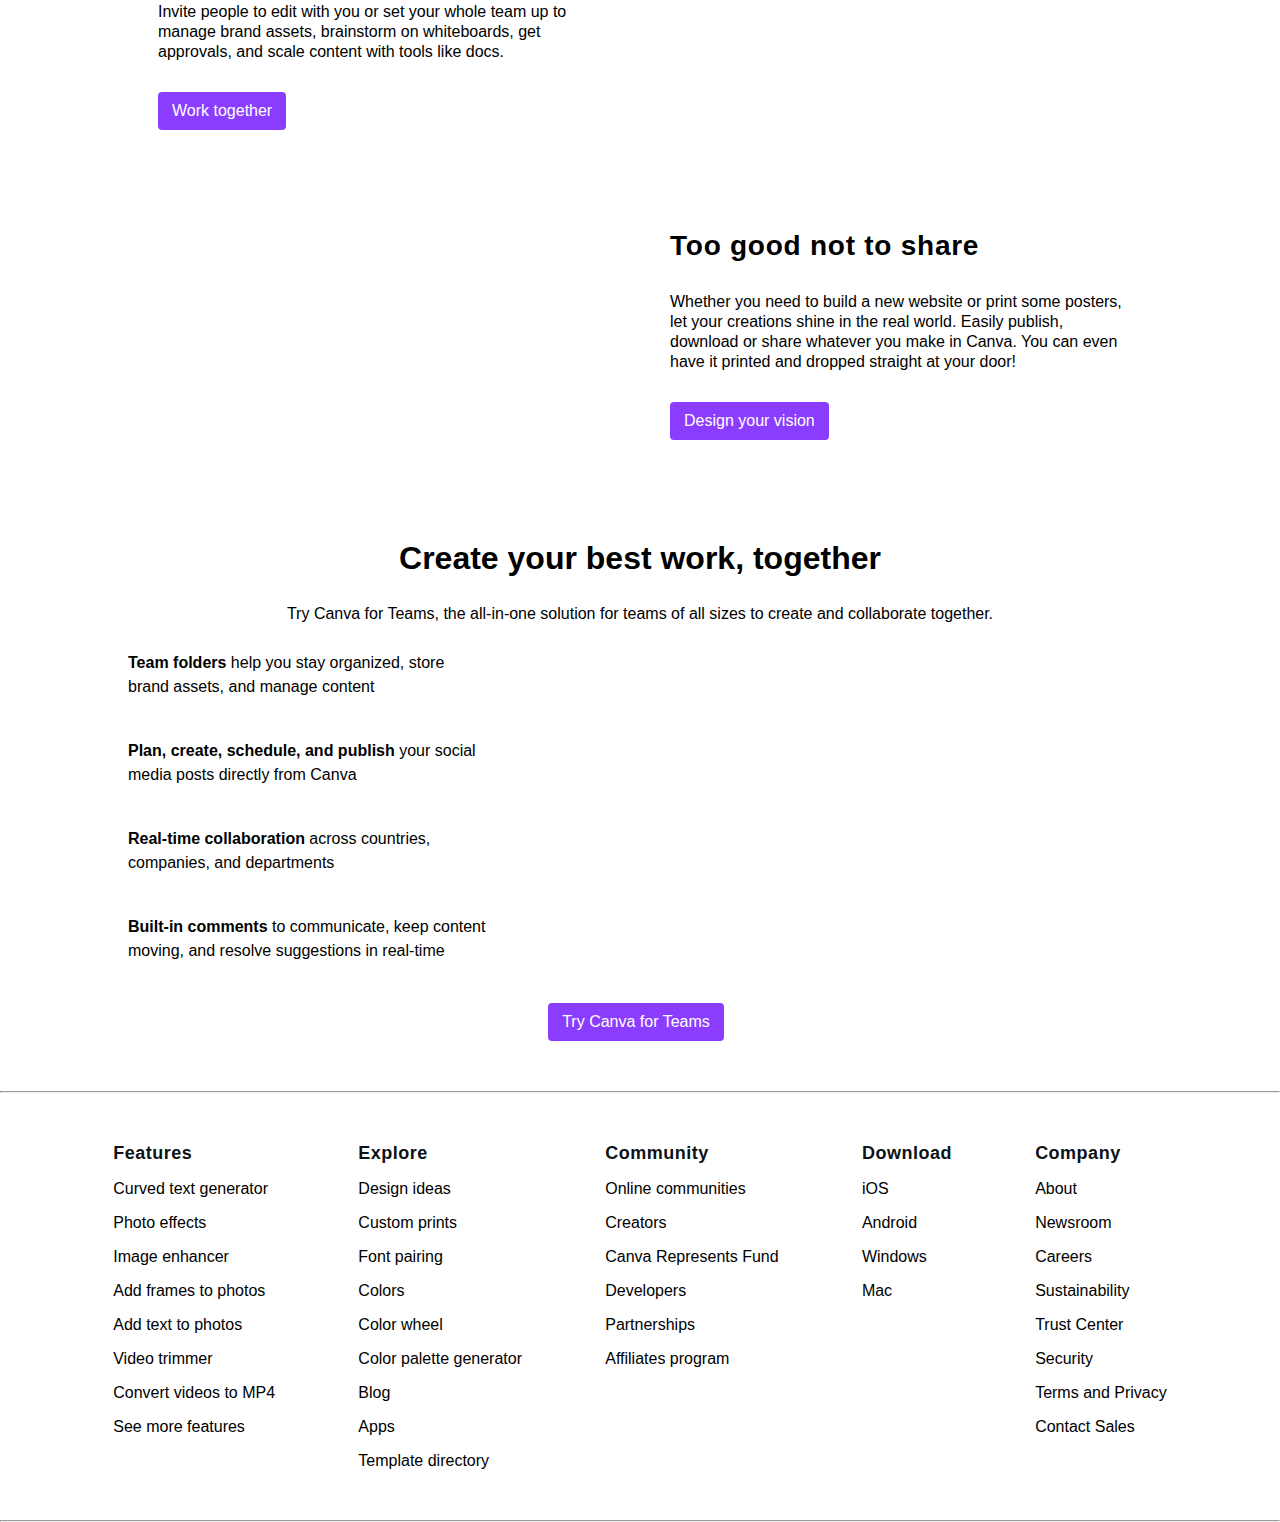
==== commit 801f9909: "book detail added" ====
--- a/task1/index.html
+++ b/task1/index.html
@@ -6,6 +6,7 @@
     <meta name="viewport" content="width=device-width, initial-scale=1.0" />
     <title>YIF Assignment - Canva</title>
     <link rel="stylesheet" href="style.css" />
+    <script src="script.js" defer></script>
   </head>
   <body>
     <header>
@@ -163,7 +164,6 @@
           </h2>
           <h2>
             <a href="#">Plans and pricing</a>
-
             <div>
               <div>
                 <h4>Visual documents</h4>
@@ -285,6 +285,17 @@
         ></video>
       </section>
 
+      <section class="books">
+        <h1>A perfect view of Books</h1>
+        <div class="viewBook">
+          <!-- <div>
+            <img src="https://encrypted-tbn0.gstatic.com/images?q=tbn:ANd9GcTLqbd5hH6jYX37N6BCQIIM5DqASiVkQ-AN1ZtSsxIi-n7qVYkFBEF93F976EsbGuRrpew&usqp=CAU" alt="">
+            <h4>Name</h4>
+            <h4>Author</h4>
+          </div> -->
+        </div>
+      </section>
+
       <section class="perfectFit">
         <h1>A perfect fit for everyone</h1>
         <div>
--- a/task1/style.css
+++ b/task1/style.css
@@ -141,6 +141,35 @@
     margin: auto;
 }
 
+.viewBook {
+    display: grid;
+    grid-template-columns: repeat(4,1fr);
+    gap: 40px;
+    justify-content: space-between;
+    align-items: center;
+}
+.books {
+    margin-bottom: 100px;
+}
+.books h1 {
+    text-align: center;
+    font-size: 40px;
+    margin: 28px 0;
+}
+.viewBook div {
+    padding: 4px;
+    border: 1px solid rgba(0, 0, 0, 0.2);
+}
+.viewBook>div img {
+    border-radius: 8px;
+    width: 100%;
+}
+.viewBook>div h4 {
+    font-size: 20px;
+    font-weight: 300;
+    margin: 12px;
+}
+
 .perfectFit h1 {
     text-align: center;
     font-size: 34px;
